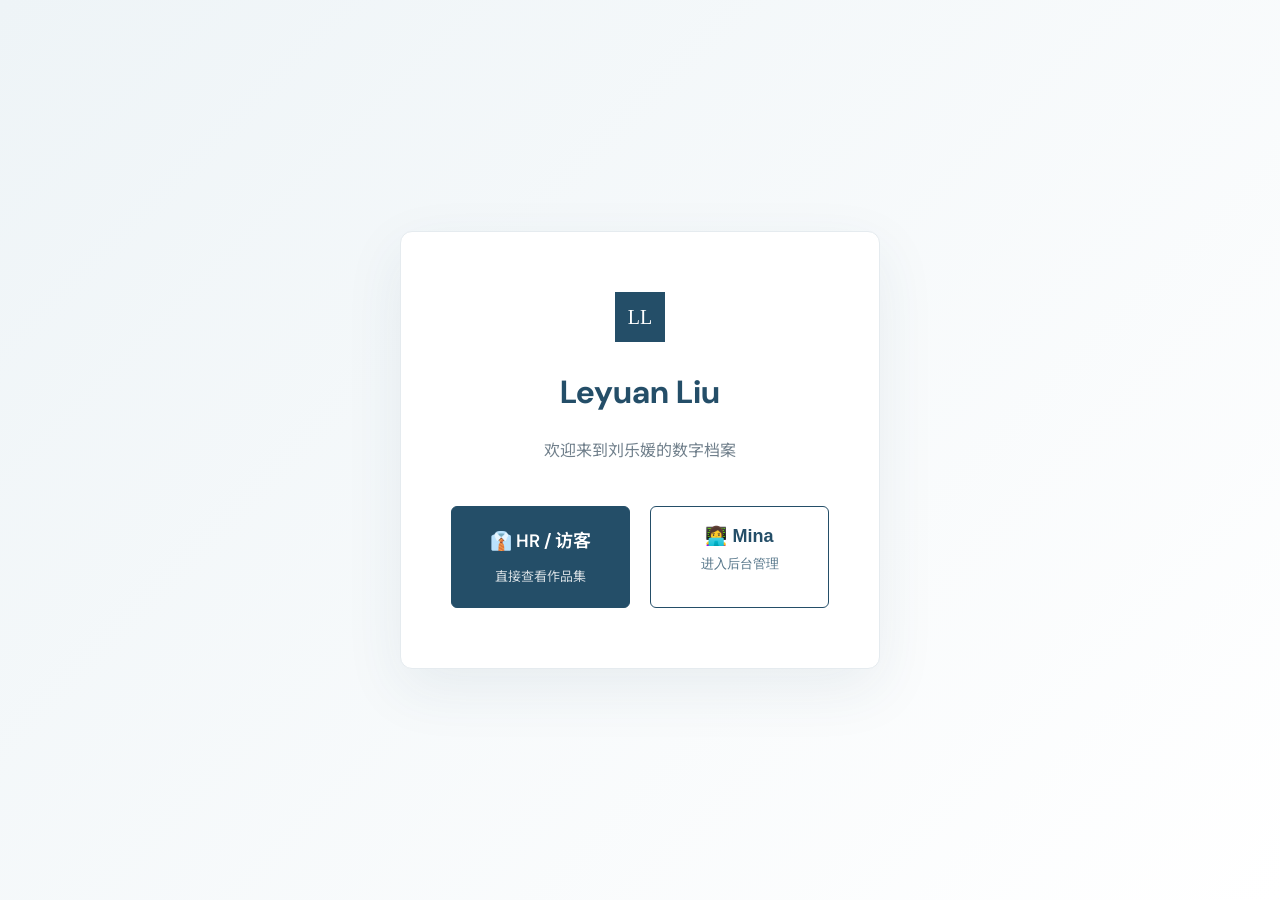
==== admin.html @ d360e232 "Create admin.html" ====
<!doctype html>
<html lang="zh-CN">
<head>
  <meta charset="utf-8">
  <meta name="viewport" content="width=device-width, initial-scale=1">
  <title>Admin Dashboard | Mina</title>
  <link href="https://fonts.googleapis.com/css2?family=DM+Sans:wght@400;500;700&family=Noto+Sans+SC:wght@400;500;700&display=swap" rel="stylesheet">
  <link rel="stylesheet" href="styles.css">
</head>
<body>
  <div class="shell">
    <header class="topbar">
      <a class="brand" href="admin.html"><span class="brand-mark">M</span><span>Mina's Workspace<span class="brand-sub">ADMIN ONLY</span></span></a>
      <div class="top-actions">
        <a href="index.html" class="btn secondary small" style="text-decoration:none;">退出后台</a>
      </div>
    </header>
    <main class="section vault-section" style="min-height: 80vh;">
      <div class="section-head">
        <div><div class="kicker">ADMIN PANEL</div><h2>数字资产管理</h2></div>
        <p>这里上传的文件仅保存在当前浏览器 IndexedDB 中，用于本地预览和整理。</p>
      </div>
      
      <div class="vault-controls" style="margin-top: 30px;">
        <label class="upload-btn" style="font-size:16px; padding:14px 20px;">＋ <span>上传本地文件</span><input id="mediaInput" type="file" accept="image/*,video/*,.pdf" multiple hidden></label>
      </div>
      <div id="mediaGrid" class="media-grid" style="margin-top: 30px;"><div class="empty-state">暂无本地预览文件</div></div>
    </main>
  </div>
  
  <script>
    // 拦截非授权访问
    if (sessionStorage.getItem('mina_admin') !== 'true') {
      window.location.href = 'index.html';
    }
    
    // 简易的上传逻辑
    let mediaDb;
    const req = indexedDB.open("LeyuanPersonalArchive", 1);
    req.onupgradeneeded = () => req.result.createObjectStore("media", { keyPath: "id", autoIncrement: true });
    req.onsuccess = () => { mediaDb = req.result; renderMedia(); };
    
    function storeMedia(file){
      return new Promise((resolve, reject) => {
        const tx = mediaDb.transaction("media", "readwrite");
        tx.objectStore("media").add({ name: file.name, type: file.type, blob: file });
        tx.oncomplete = resolve; tx.onerror = reject;
      });
    }
    function getMedia(){
      return new Promise(resolve => {
        const r = mediaDb.transaction("media", "readonly").objectStore("media").getAll();
        r.onsuccess = () => resolve(r.result || []);
      });
    }
    async function renderMedia(){
      if(!mediaDb) return;
      const items = await getMedia();
      document.getElementById("mediaGrid").innerHTML = items.length
        ? items.map(m => `<article class="media-item">${m.type.startsWith("image/") ? `<img src="${URL.createObjectURL(m.blob)}">` : m.type.startsWith("video/") ? `<video src="${URL.createObjectURL(m.blob)}" controls></video>` : `<div class="file-preview">PDF</div>`}<p>${m.name}</p><button onclick="delMedia(${m.id})" style="color:#b0413e;border:none;background:none;cursor:pointer;">删除</button></article>`).join("")
        : `<div class="empty-state">暂无本地预览文件</div>`;
    }
    document.getElementById("mediaInput").addEventListener("change", async e => {
      for (const f of e.target.files) await storeMedia(f);
      e.target.value = ""; renderMedia();
    });
    window.delMedia = (id) => {
      const tx = mediaDb.transaction("media", "readwrite");
      tx.objectStore("media").delete(id);
      tx.oncomplete = renderMedia;
    };
  </script>
</body>
</html>
---- styles.css ----
*{box-sizing:border-box}
:root{--ink:#172b3a;--muted:#71808c;--line:#e5ebef;--paper:#f7f9fa;--blue:#244e68;--blue2:#dce8ee;--accent:#b57b4a;--white:#fff}
html{scroll-behavior:smooth;scroll-padding-top:90px}
/* 全局字体放大 */
body{margin:0;background:var(--paper);color:var(--ink);font-family:"DM Sans","Noto Sans SC",sans-serif;font-size:16px;line-height:1.8}
.shell{max-width:1440px;margin:auto;background:#fff;min-height:100vh}

/* 重点词加粗：使用主题蓝高亮 */
b { color: var(--blue); font-weight: 700; }
.exp-content li b,.project-card li b,.project-card p b,.detail-body li b,.skill-card p b,.credential h3 b,.timeline-item p b{color:var(--blue);font-weight:700}

/* 顶栏 */
.topbar{height:82px;padding:0 7.2%;display:flex;align-items:center;justify-content:space-between;border-bottom:1px solid var(--line);position:sticky;top:0;background:rgba(255,255,255,.95);backdrop-filter:blur(14px);z-index:20}
.brand{display:flex;align-items:center;gap:12px;text-decoration:none;color:var(--ink);font-weight:700;letter-spacing:.12em;font-size:13px}
.brand-mark{width:38px;height:38px;background:var(--blue);color:#fff;display:grid;place-items:center;font-family:Georgia,serif;font-size:15px;letter-spacing:0}
.brand-sub{display:block;font-size:8px;color:#8a969e;letter-spacing:.16em;font-weight:500;margin-top:2px}
nav{display:flex;gap:27px}
nav a{color:#53616c;text-decoration:none;font-size:13.5px}
nav a:hover{color:var(--accent)}
.top-actions{display:flex;gap:10px}
.lang-btn,.menu-btn{border:1px solid var(--line);background:white;padding:8px 12px;color:var(--blue);font-size:12px;cursor:pointer}
.menu-btn{display:none}

/* HERO */
.hero{position:relative;min-height:520px;padding:90px 10% 80px;background:linear-gradient(115deg,#f5f8fa 0%,#fff 58%,#edf3f6 100%);display:grid;grid-template-columns:1.25fr .75fr;align-items:center;gap:8%}
.eyebrow,.kicker{font-size:11px;letter-spacing:.19em;color:var(--accent);font-weight:700}
.pulse{display:inline-block;width:7px;height:7px;border-radius:50%;background:#7e9b88;margin-right:9px}
.hero h1{font-size:clamp(38px,5vw,64px);line-height:1.2;letter-spacing:-.04em;margin:24px 0 18px;font-weight:600}
.hero h1 em{font-style:normal;color:var(--blue)}
.latin{font-size:17px;color:#8a969e;letter-spacing:0;font-weight:400}
.hero-lead{max-width:520px;color:#63727e;font-size:18px}
.hero-tags{display:flex;flex-wrap:wrap;gap:9px;margin:28px 0}
.hero-tags span{font-size:10px;letter-spacing:.1em;color:#557084;border:1px solid #dce5ea;padding:6px 9px}
.hero-actions{display:flex;gap:12px;margin-top:30px}
.btn{display:inline-flex;align-items:center;gap:20px;text-decoration:none;padding:12px 18px;font-size:13px;cursor:pointer;border:1px solid var(--blue);font-family:inherit;transition: all .2s;}
.primary{background:var(--blue);color:#fff}
.secondary{background:#fff;color:var(--blue)}
.btn:hover,.upload-btn:hover{transform:translateY(-1px);box-shadow:0 4px 12px rgba(36,78,104,.1)}
.hero-panel{background:#fff;padding:26px 28px 22px;box-shadow:0 18px 55px #213d4b12;border:1px solid #e9eef1;max-width:340px;width:100%;justify-self:end}
.panel-top,.panel-foot{display:flex;justify-content:space-between;color:#84919a;font-size:10px;letter-spacing:.13em}
.live-dot{color:#7e9b88}
.monogram{font-family:Georgia,serif;font-size:48px;color:#d8e3e9;margin:24px 0 8px}
.panel-name{font-size:22px;font-weight:600}
.panel-role{font-size:13px;color:#7c8992}
.panel-divider{height:1px;background:var(--line);margin:20px 0}
.panel-meta{display:flex;justify-content:space-between;gap:12px;font-size:12px;margin:11px 0}
.panel-meta span{color:#98a3aa}
.panel-meta b{font-weight:500;text-align:right}
.panel-foot{border-top:1px solid var(--line);padding-top:16px;margin-top:22px;font-size:9px}
.hero-index{position:absolute;bottom:24px;right:7%;font-size:11px;color:#a1abb1;letter-spacing:.12em}
.hero-index span{color:var(--accent)}

/* 指标条 */
.metrics{display:grid;grid-template-columns:repeat(4,1fr);padding:30px 10%;background:var(--blue);color:#fff}
.metrics div{padding:0 22px;border-right:1px solid #ffffff2a}
.metrics div:first-child{padding-left:0}
.metrics div:last-child{border:0}
.metrics strong{display:block;font-size:28px;font-weight:500;letter-spacing:-.04em}
.metrics span{font-size:12px;color:#c4d3dc}

/* 通用 section */
.section{padding:88px 10%;border-bottom:1px solid var(--line)}
.section-head{display:flex;justify-content:space-between;align-items:end;gap:30px;margin-bottom:38px}
.section-head h2{font-size:34px;line-height:1.2;margin:10px 0 0;letter-spacing:-.04em}
.section-head>p{max-width:380px;color:var(--muted);font-size:14.5px;margin:0 0 4px}

/* 关于 */
.about-grid{display:grid;grid-template-columns:1.5fr .8fr;gap:9%}
.about-main h3,.contact-card h3{font-size:17px;margin:0 0 24px}
.timeline-item{display:grid;grid-template-columns:175px 1fr;gap:25px;padding:20px 0;border-top:1px solid var(--line)}
.timeline-date{font-size:12px;color:var(--accent);letter-spacing:.06em}
.timeline-item h4{margin:0;font-size:19px}
.timeline-item p{margin:4px 0;color:#687782}
.timeline-item .muted{font-size:14px;color:#89949b;margin-top:14px}
.contact-card{background:#f5f8f9;padding:25px 28px}
.contact-card p{border-top:1px solid #e3eaed;padding:13px 0;margin:0;display:flex;flex-direction:column;gap:4px}
.contact-card p span{font-size:11px;color:#98a4ab;letter-spacing:.14em}
.contact-card a,.contact-card b{font-size:14.5px;color:var(--blue);font-weight:500;text-decoration:none;overflow-wrap:anywhere}
.text-btn{border:0;background:none;color:var(--accent);font-size:12.5px;padding:10px 0;cursor:pointer}

/* 经历 */
.stack-list{border-top:1px solid var(--line)}
.experience-card{display:grid;grid-template-columns:220px 1fr;gap:40px;padding:28px 0;border-bottom:1px solid var(--line)}
.exp-date{font-size:12px;color:var(--accent);letter-spacing:.08em}
.exp-company{font-weight:600;font-size:17.5px;margin:4px 0}
.exp-role{font-size:13px;color:#788791}
.exp-content h3{font-size:18px;margin:0 0 14px}
.exp-content ul{padding-left:18px;margin:0;color:#64737e}
.exp-content li{margin:10px 0;font-size:14.5px;line-height:1.85}

/* 项目 */
.filter-row{display:flex;justify-content:space-between;gap:20px;margin-bottom:24px}
input[type=search]{width:min(360px,100%);border:1px solid var(--line);padding:12px 15px;font:inherit;font-size:13px;outline:none;border-radius:4px;}
.filters{display:flex;gap:7px;flex-wrap:wrap}
.filter-btn{border:1px solid var(--line);background:#fff;color:#75838c;padding:9px 14px;font-size:12px;cursor:pointer;border-radius:4px;}
.filter-btn.active{background:var(--blue);border-color:var(--blue);color:#fff}
.project-grid{display:grid;grid-template-columns:repeat(2,1fr);gap:20px}
.project-card{border:1px solid var(--line);padding:25px 26px 22px;display:flex;flex-direction:column;min-height:300px;transition:.2s;text-decoration:none;color:inherit;cursor:pointer;background:#fff;border-radius:6px;overflow:hidden;}
.project-card:hover{border-color:#b7c9d3;box-shadow:0 12px 32px #244e681a;transform:translateY(-3px)}
.project-cover{position:relative;aspect-ratio:16/9;margin:-25px -26px 18px;overflow:hidden;background:linear-gradient(135deg,#e9eff3,#d6e2e9);display:grid;place-items:center}
.project-cover img{position:absolute;inset:0;width:100%;height:100%;object-fit:cover}
.cover-placeholder{font-size:11px;letter-spacing:.18em;color:#8ba0ad;font-weight:600}
.project-top{display:flex;justify-content:space-between;gap:12px;color:#9aa5ab;font-size:11px;letter-spacing:.1em}
.project-card h3{font-size:20px;line-height:1.4;margin:16px 0 7px}
.project-sub{font-size:12.5px;color:var(--accent)}
.project-card p{font-size:14px;color:#697984;margin:10px 0}
.project-card ul{padding-left:17px;margin:6px 0;color:#697984}
.project-card li{font-size:13.5px;margin:7px 0}
.tech-list{display:flex;flex-wrap:wrap;gap:6px;margin-top:auto;padding-top:18px}
.tech-list span{background:#f1f5f7;color:#617987;padding:4px 8px;font-size:11px;border-radius:3px;}
.card-cta{margin-top:16px;font-size:12.5px;color:var(--accent);letter-spacing:.05em;font-weight:600;}

/* 证书 / 技能 */
.credential-grid{display:grid;grid-template-columns:repeat(3,1fr);gap:16px}
.credential{border:1px solid var(--line);padding:20px;min-height:120px;border-radius:6px;background:#fff;display:flex;flex-direction:column;text-decoration:none;color:inherit;transition:.2s;}
.credential.has-img:hover{border-color:var(--blue);box-shadow:0 8px 20px rgba(36,78,104,.08);transform:translateY(-2px);}
.credential .cred-type{font-size:11px;color:var(--accent);letter-spacing:.12em}
.credential h3{font-size:15px;margin:9px 0 4px}
.credential p{font-size:12.5px;color:#89949b;margin:0}
.cert-badge{margin-top:auto;padding-top:12px;font-size:11.5px;color:var(--blue);font-weight:600;}
.skill-grid{display:grid;grid-template-columns:repeat(3,1fr);gap:16px}
.skill-card{background:#f6f8f9;padding:24px;border-radius:6px;}
.skill-card h3{font-size:15.5px;margin:0 0 10px}
.skill-card p{font-size:14px;color:#6e7d87;margin:0;line-height:1.85}

/* 资产库 */
.vault-section{background:#fbfcfc}
.vault-lock{display:flex;align-items:center;flex-wrap:wrap;gap:14px;background:#f3f7f9;border:1px solid #e1eaef;padding:22px 24px;margin-bottom:20px;border-radius:6px;}
.vault-lock .lock-icon{font-size:18px}
.vault-lock .lock-text{font-size:14.5px;color:#5d7280}
.lock-form{display:flex;gap:8px;flex-wrap:wrap}
.lock-form input{border:1px solid #dbe4e9;background:#fff;padding:10px 14px;font:inherit;font-size:14px;outline:none;width:220px;border-radius:4px;}
.lock-form input:focus{border-color:var(--blue)}
.lock-form button{background:var(--blue);color:#fff;border:0;padding:10px 22px;font:inherit;font-size:13.5px;cursor:pointer;border-radius:4px;}
.lock-error{color:#b0413e;font-size:13px;margin:0;flex-basis:100%;min-height:0}
.vault-controls{display:flex;gap:10px;align-items:center;margin:22px 0;flex-wrap:wrap}
.upload-btn{background:var(--blue);color:#fff;padding:12px 18px;font-size:13px;cursor:pointer;display:inline-flex;gap:9px;align-items:center;border-radius:4px;}
.small{padding:11px 15px;font-size:12.5px}
.import-btn{cursor:pointer}
.media-grid{display:grid;grid-template-columns:repeat(4,1fr);gap:12px}
.media-item{border:1px solid var(--line);padding:9px;min-width:0;background:#fff;border-radius:4px;}
.media-item img,.media-item video{width:100%;height:130px;object-fit:cover;background:#edf1f3;border-radius:2px;}
.media-item .file-preview{height:130px;display:grid;place-items:center;background:#edf1f3;color:#68808e;font-size:30px}
.media-item p{font-size:12px;overflow-wrap:anywhere;margin:8px 0}
.media-item button{border:0;background:none;color:#a15e4d;font-size:12px;cursor:pointer;padding:2px}
.empty-state{color:#99a4aa;font-size:13.5px;padding:24px 0}

/* 详情页 */
.detail-hero{padding:70px 10% 50px;border-bottom:1px solid var(--line);background:linear-gradient(115deg,#f5f8fa,#fff)}
.detail-hero h1{font-size:clamp(30px,4vw,46px);line-height:1.25;letter-spacing:-.03em;margin:14px 0 8px}
.detail-sub{color:var(--accent);font-size:14.5px;margin:0 0 18px}
.detail-intro{max-width:850px;color:#5e6d78;font-size:16.5px;line-height:1.85}
.back-link{display:inline-block;color:var(--muted);font-size:13.5px;text-decoration:none;margin-bottom:26px}
.back-link:hover{color:var(--accent)}
.detail-section{padding:56px 10%;border-bottom:1px solid var(--line)}
.detail-section h2{font-size:25px;letter-spacing:-.02em;margin:0 0 24px}
.detail-body{padding-left:20px;color:#5e6d78;margin:0}
.detail-body li{margin:12px 0;font-size:15.5px;line-height:1.85}
.gallery-grid{display:grid;grid-template-columns:repeat(auto-fill,minmax(280px,1fr));gap:16px}
.gallery-item{margin:0;border:1px solid var(--line);background:#fff;padding:10px;border-radius:6px;}
.gallery-item img,.gallery-item video{width:100%;height:220px;object-fit:cover;background:#eef2f4;display:block;border-radius:4px;}
.gallery-item figcaption{font-size:13px;color:var(--muted);margin-top:10px;text-align:center;}
.outcome-grid{display:grid;grid-template-columns:repeat(auto-fill,minmax(220px,1fr));gap:14px}
.outcome-card{border:1px solid var(--line);padding:22px;background:#f8fafb;border-radius:6px;}
.outcome-card strong{display:block;font-size:26px;color:var(--blue);letter-spacing:-.02em;font-weight:600;margin-bottom:6px}
.outcome-card span{font-size:13.5px;color:var(--muted)}
.doc-list{display:flex;flex-wrap:wrap;gap:10px}
.doc-link{display:inline-flex;align-items:center;gap:8px;border:1px solid var(--line);padding:12px 18px;font-size:14px;color:var(--blue);text-decoration:none;border-radius:4px;}
.doc-link:hover{border-color:var(--blue);background:#f6f9fb}

/* 页脚 */
footer{padding:34px 10%;display:flex;align-items:center;justify-content:space-between;gap:20px;color:#829099;font-size:12px}
.footer-brand{font-size:12px;letter-spacing:.14em;color:var(--blue);font-weight:700}
.footer-brand span{display:block;font-size:9px;color:#a0aaaf;font-weight:400;margin-top:3px}
footer a{color:var(--accent);text-decoration:none;font-size:11.5px;letter-spacing:.08em}

@media(max-width:900px){
  .topbar{padding:0 5%}nav{gap:13px}
  .hero{padding:70px 7%;gap:4%}
  .section,.detail-hero,.detail-section{padding:70px 7%}
  .metrics{padding:25px 7%}.metrics div{padding:0 12px}
  .about-grid{gap:4%}.experience-card{grid-template-columns:175px 1fr;gap:25px}
}
@media(max-width:700px){
  .topbar{height:68px}.menu-btn{display:block}
  nav{display:none;position:absolute;top:68px;left:0;right:0;background:#fff;padding:18px 6%;border-bottom:1px solid var(--line);flex-direction:column;gap:14px}
  nav.open{display:flex}
  .hero{grid-template-columns:1fr;padding:58px 7% 70px}
  .hero-panel{justify-self:start;margin-top:20px;max-width:none}
  .hero h1{font-size:43px}.hero-lead{font-size:17px}
  .metrics{grid-template-columns:repeat(2,1fr);gap:20px}.metrics div{border:0;padding:0}
  .section,.detail-hero,.detail-section{padding:60px 7%}
  .section-head{display:block}.section-head>p{margin-top:14px}
  .about-grid,.project-grid{grid-template-columns:1fr}
  .timeline-item{grid-template-columns:1fr;gap:6px}
  .experience-card{grid-template-columns:1fr;gap:10px}
  .credential-grid,.skill-grid{grid-template-columns:repeat(2,1fr)}
  .filter-row{display:block}.filters{margin-top:12px}
  .media-grid{grid-template-columns:repeat(2,1fr)}
  .vault-controls{flex-wrap:wrap}
  footer{padding:28px 7%;flex-wrap:wrap}
}
@media(max-width:420px){
  .credential-grid,.skill-grid{grid-template-columns:1fr}
  .hero-tags{gap:5px}.hero-tags span{font-size:9px}
  .metrics strong{font-size:24px}
}
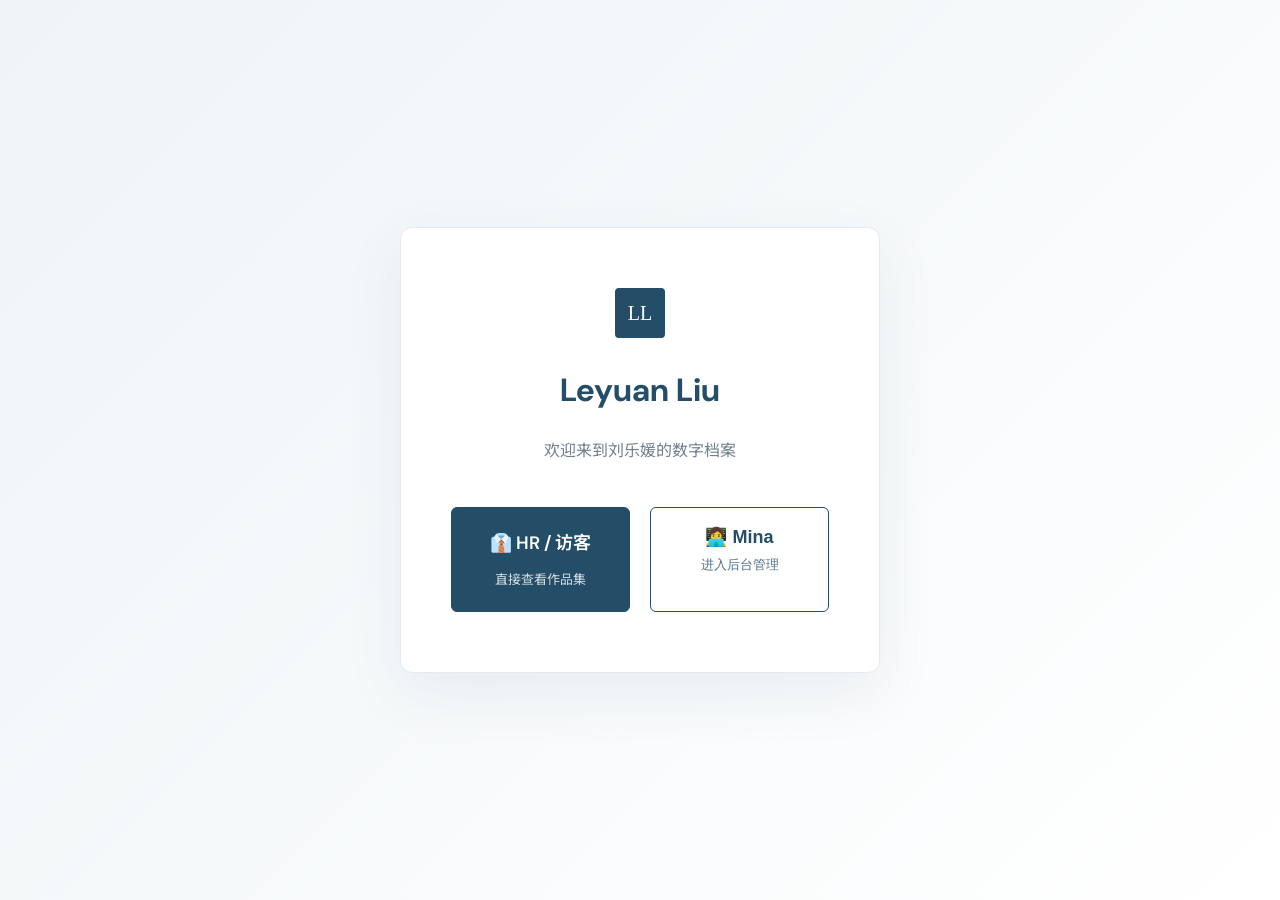
==== commit d6330fe0: "Update admin.html" ====
--- a/admin.html
+++ b/admin.html
@@ -18,7 +18,7 @@
     <main class="section vault-section" style="min-height: 80vh;">
       <div class="section-head">
         <div><div class="kicker">ADMIN PANEL</div><h2>数字资产管理</h2></div>
-        <p>这里上传的文件仅保存在当前浏览器 IndexedDB 中，用于本地预览和整理。</p>
+        <p>这里上传的文件仅保存在当前浏览器 IndexedDB 中，用于本地预览和整理。HR 看不到这里。</p>
       </div>
       
       <div class="vault-controls" style="margin-top: 30px;">
@@ -29,12 +29,8 @@
   </div>
   
   <script>
-    // 拦截非授权访问
-    if (sessionStorage.getItem('mina_admin') !== 'true') {
-      window.location.href = 'index.html';
-    }
+    if (sessionStorage.getItem('mina_admin') !== 'true') { window.location.href = 'index.html'; }
     
-    // 简易的上传逻辑
     let mediaDb;
     const req = indexedDB.open("LeyuanPersonalArchive", 1);
     req.onupgradeneeded = () => req.result.createObjectStore("media", { keyPath: "id", autoIncrement: true });
--- a/styles.css
+++ b/styles.css
@@ -1,207 +1,202 @@
 *{box-sizing:border-box}
 :root{--ink:#172b3a;--muted:#71808c;--line:#e5ebef;--paper:#f7f9fa;--blue:#244e68;--blue2:#dce8ee;--accent:#b57b4a;--white:#fff}
 html{scroll-behavior:smooth;scroll-padding-top:90px}
-/* 全局字体放大 */
-body{margin:0;background:var(--paper);color:var(--ink);font-family:"DM Sans","Noto Sans SC",sans-serif;font-size:16px;line-height:1.8}
+/* 字体全局放大至 18px，行高 1.9 */
+body{margin:0;background:var(--paper);color:var(--ink);font-family:"DM Sans","Noto Sans SC",sans-serif;font-size:18px;line-height:1.9}
 .shell{max-width:1440px;margin:auto;background:#fff;min-height:100vh}
 
-/* 重点词加粗：使用主题蓝高亮 */
-b { color: var(--blue); font-weight: 700; }
-.exp-content li b,.project-card li b,.project-card p b,.detail-body li b,.skill-card p b,.credential h3 b,.timeline-item p b{color:var(--blue);font-weight:700}
+/* 重点词加粗与高亮特效 */
+b { color: var(--blue); font-weight: 700; background: linear-gradient(transparent 60%, rgba(36,78,104,0.15) 40%); }
 
 /* 顶栏 */
-.topbar{height:82px;padding:0 7.2%;display:flex;align-items:center;justify-content:space-between;border-bottom:1px solid var(--line);position:sticky;top:0;background:rgba(255,255,255,.95);backdrop-filter:blur(14px);z-index:20}
-.brand{display:flex;align-items:center;gap:12px;text-decoration:none;color:var(--ink);font-weight:700;letter-spacing:.12em;font-size:13px}
-.brand-mark{width:38px;height:38px;background:var(--blue);color:#fff;display:grid;place-items:center;font-family:Georgia,serif;font-size:15px;letter-spacing:0}
-.brand-sub{display:block;font-size:8px;color:#8a969e;letter-spacing:.16em;font-weight:500;margin-top:2px}
-nav{display:flex;gap:27px}
-nav a{color:#53616c;text-decoration:none;font-size:13.5px}
+.topbar{height:90px;padding:0 7.2%;display:flex;align-items:center;justify-content:space-between;border-bottom:1px solid var(--line);position:sticky;top:0;background:rgba(255,255,255,.95);backdrop-filter:blur(14px);z-index:20}
+.brand{display:flex;align-items:center;gap:12px;text-decoration:none;color:var(--ink);font-weight:700;letter-spacing:.12em;font-size:14px}
+.brand-mark{width:42px;height:42px;background:var(--blue);color:#fff;display:grid;place-items:center;font-family:Georgia,serif;font-size:16px;letter-spacing:0;border-radius:4px;transition:transform 0.3s}
+.brand:hover .brand-mark{transform:rotate(10deg)}
+.brand-sub{display:block;font-size:9px;color:#8a969e;letter-spacing:.16em;font-weight:500;margin-top:2px}
+nav{display:flex;gap:30px}
+nav a{color:#53616c;text-decoration:none;font-size:15px;position:relative;transition:color 0.3s}
+nav a::after{content:'';position:absolute;bottom:-5px;left:0;width:0;height:2px;background:var(--accent);transition:width 0.3s}
 nav a:hover{color:var(--accent)}
+nav a:hover::after{width:100%}
 .top-actions{display:flex;gap:10px}
-.lang-btn,.menu-btn{border:1px solid var(--line);background:white;padding:8px 12px;color:var(--blue);font-size:12px;cursor:pointer}
+.lang-btn,.menu-btn{border:1px solid var(--line);background:white;padding:8px 14px;color:var(--blue);font-size:13px;cursor:pointer;transition:all 0.2s;border-radius:4px}
+.lang-btn:hover,.menu-btn:hover{background:var(--blue);color:#fff}
 .menu-btn{display:none}
 
 /* HERO */
-.hero{position:relative;min-height:520px;padding:90px 10% 80px;background:linear-gradient(115deg,#f5f8fa 0%,#fff 58%,#edf3f6 100%);display:grid;grid-template-columns:1.25fr .75fr;align-items:center;gap:8%}
-.eyebrow,.kicker{font-size:11px;letter-spacing:.19em;color:var(--accent);font-weight:700}
-.pulse{display:inline-block;width:7px;height:7px;border-radius:50%;background:#7e9b88;margin-right:9px}
-.hero h1{font-size:clamp(38px,5vw,64px);line-height:1.2;letter-spacing:-.04em;margin:24px 0 18px;font-weight:600}
+.hero{position:relative;min-height:560px;padding:100px 10% 90px;background:linear-gradient(115deg,#f5f8fa 0%,#fff 58%,#edf3f6 100%);display:grid;grid-template-columns:1.25fr .75fr;align-items:center;gap:8%;overflow:hidden}
+.hero::before{content:'';position:absolute;top:-50%;right:-10%;width:600px;height:600px;background:radial-gradient(circle,rgba(36,78,104,0.05) 0%,transparent 70%);border-radius:50%;z-index:0}
+.eyebrow,.kicker{font-size:12px;letter-spacing:.19em;color:var(--accent);font-weight:700}
+.pulse{display:inline-block;width:8px;height:8px;border-radius:50%;background:#7e9b88;margin-right:9px;box-shadow:0 0 0 0 rgba(126,155,136,0.7);animation:pulse-anim 2s infinite}
+@keyframes pulse-anim { 0% { transform: scale(0.95); box-shadow: 0 0 0 0 rgba(126,155,136,0.7); } 70% { transform: scale(1); box-shadow: 0 0 0 8px rgba(126,155,136,0); } 100% { transform: scale(0.95); box-shadow: 0 0 0 0 rgba(126,155,136,0); } }
+.hero h1{font-size:clamp(42px,5.5vw,72px);line-height:1.2;letter-spacing:-.04em;margin:28px 0 20px;font-weight:600;position:relative;z-index:1}
 .hero h1 em{font-style:normal;color:var(--blue)}
-.latin{font-size:17px;color:#8a969e;letter-spacing:0;font-weight:400}
-.hero-lead{max-width:520px;color:#63727e;font-size:18px}
-.hero-tags{display:flex;flex-wrap:wrap;gap:9px;margin:28px 0}
-.hero-tags span{font-size:10px;letter-spacing:.1em;color:#557084;border:1px solid #dce5ea;padding:6px 9px}
-.hero-actions{display:flex;gap:12px;margin-top:30px}
-.btn{display:inline-flex;align-items:center;gap:20px;text-decoration:none;padding:12px 18px;font-size:13px;cursor:pointer;border:1px solid var(--blue);font-family:inherit;transition: all .2s;}
+.latin{font-size:20px;color:#8a969e;letter-spacing:0;font-weight:400}
+.hero-lead{max-width:560px;color:#5e6d78;font-size:20px;position:relative;z-index:1}
+.hero-tags{display:flex;flex-wrap:wrap;gap:10px;margin:32px 0;position:relative;z-index:1}
+.hero-tags span{font-size:12px;letter-spacing:.1em;color:#557084;border:1px solid #dce5ea;padding:8px 12px;border-radius:20px;background:#fff;transition:all 0.3s}
+.hero-tags span:hover{border-color:var(--accent);color:var(--accent);transform:translateY(-2px)}
+.hero-actions{display:flex;gap:16px;margin-top:34px;position:relative;z-index:1}
+.btn{display:inline-flex;align-items:center;gap:20px;text-decoration:none;padding:14px 22px;font-size:15px;cursor:pointer;border:1px solid var(--blue);font-family:inherit;transition: all .3s;border-radius:4px;}
 .primary{background:var(--blue);color:#fff}
 .secondary{background:#fff;color:var(--blue)}
-.btn:hover,.upload-btn:hover{transform:translateY(-1px);box-shadow:0 4px 12px rgba(36,78,104,.1)}
-.hero-panel{background:#fff;padding:26px 28px 22px;box-shadow:0 18px 55px #213d4b12;border:1px solid #e9eef1;max-width:340px;width:100%;justify-self:end}
-.panel-top,.panel-foot{display:flex;justify-content:space-between;color:#84919a;font-size:10px;letter-spacing:.13em}
-.live-dot{color:#7e9b88}
-.monogram{font-family:Georgia,serif;font-size:48px;color:#d8e3e9;margin:24px 0 8px}
-.panel-name{font-size:22px;font-weight:600}
-.panel-role{font-size:13px;color:#7c8992}
-.panel-divider{height:1px;background:var(--line);margin:20px 0}
-.panel-meta{display:flex;justify-content:space-between;gap:12px;font-size:12px;margin:11px 0}
+.btn:hover{transform:translateY(-3px);box-shadow:0 10px 25px rgba(36,78,104,0.15)}
+.hero-panel{background:#fff;padding:30px 32px;box-shadow:0 25px 65px rgba(33,61,75,0.08);border:1px solid #e9eef1;max-width:360px;width:100%;justify-self:end;border-radius:8px;position:relative;z-index:1;transition:transform 0.4s}
+.hero-panel:hover{transform:translateY(-5px)}
+.panel-top,.panel-foot{display:flex;justify-content:space-between;color:#84919a;font-size:11px;letter-spacing:.13em}
+.live-dot{color:#7e9b88;animation:blink 2s infinite}
+@keyframes blink { 0%, 100% { opacity: 1; } 50% { opacity: 0.3; } }
+.monogram{font-family:Georgia,serif;font-size:56px;color:#d8e3e9;margin:24px 0 10px}
+.panel-name{font-size:24px;font-weight:600}
+.panel-role{font-size:14px;color:#7c8992}
+.panel-divider{height:1px;background:var(--line);margin:24px 0}
+.panel-meta{display:flex;justify-content:space-between;gap:12px;font-size:14px;margin:12px 0}
 .panel-meta span{color:#98a3aa}
 .panel-meta b{font-weight:500;text-align:right}
-.panel-foot{border-top:1px solid var(--line);padding-top:16px;margin-top:22px;font-size:9px}
-.hero-index{position:absolute;bottom:24px;right:7%;font-size:11px;color:#a1abb1;letter-spacing:.12em}
+.panel-foot{border-top:1px solid var(--line);padding-top:18px;margin-top:26px;font-size:10px}
+.hero-index{position:absolute;bottom:30px;right:7%;font-size:12px;color:#a1abb1;letter-spacing:.12em}
 .hero-index span{color:var(--accent)}
 
 /* 指标条 */
-.metrics{display:grid;grid-template-columns:repeat(4,1fr);padding:30px 10%;background:var(--blue);color:#fff}
-.metrics div{padding:0 22px;border-right:1px solid #ffffff2a}
+.metrics{display:grid;grid-template-columns:repeat(4,1fr);padding:36px 10%;background:var(--blue);color:#fff}
+.metrics div{padding:0 24px;border-right:1px solid #ffffff2a;transition:transform 0.3s}
+.metrics div:hover{transform:scale(1.02)}
 .metrics div:first-child{padding-left:0}
 .metrics div:last-child{border:0}
-.metrics strong{display:block;font-size:28px;font-weight:500;letter-spacing:-.04em}
-.metrics span{font-size:12px;color:#c4d3dc}
+.metrics strong{display:block;font-size:32px;font-weight:500;letter-spacing:-.04em;margin-bottom:5px}
+.metrics span{font-size:14px;color:#c4d3dc}
 
 /* 通用 section */
-.section{padding:88px 10%;border-bottom:1px solid var(--line)}
-.section-head{display:flex;justify-content:space-between;align-items:end;gap:30px;margin-bottom:38px}
-.section-head h2{font-size:34px;line-height:1.2;margin:10px 0 0;letter-spacing:-.04em}
-.section-head>p{max-width:380px;color:var(--muted);font-size:14.5px;margin:0 0 4px}
+.section{padding:100px 10%;border-bottom:1px solid var(--line)}
+.section-head{display:flex;justify-content:space-between;align-items:end;gap:30px;margin-bottom:48px}
+.section-head h2{font-size:38px;line-height:1.2;margin:12px 0 0;letter-spacing:-.04em}
+.section-head>p{max-width:420px;color:var(--muted);font-size:16px;margin:0 0 4px}
 
 /* 关于 */
-.about-grid{display:grid;grid-template-columns:1.5fr .8fr;gap:9%}
-.about-main h3,.contact-card h3{font-size:17px;margin:0 0 24px}
-.timeline-item{display:grid;grid-template-columns:175px 1fr;gap:25px;padding:20px 0;border-top:1px solid var(--line)}
-.timeline-date{font-size:12px;color:var(--accent);letter-spacing:.06em}
-.timeline-item h4{margin:0;font-size:19px}
-.timeline-item p{margin:4px 0;color:#687782}
-.timeline-item .muted{font-size:14px;color:#89949b;margin-top:14px}
-.contact-card{background:#f5f8f9;padding:25px 28px}
-.contact-card p{border-top:1px solid #e3eaed;padding:13px 0;margin:0;display:flex;flex-direction:column;gap:4px}
-.contact-card p span{font-size:11px;color:#98a4ab;letter-spacing:.14em}
-.contact-card a,.contact-card b{font-size:14.5px;color:var(--blue);font-weight:500;text-decoration:none;overflow-wrap:anywhere}
-.text-btn{border:0;background:none;color:var(--accent);font-size:12.5px;padding:10px 0;cursor:pointer}
+.about-grid{display:grid;grid-template-columns:1.5fr .8fr;gap:8%}
+.about-main h3,.contact-card h3{font-size:20px;margin:0 0 28px}
+.timeline-item{display:grid;grid-template-columns:180px 1fr;gap:30px;padding:24px 0;border-top:1px solid var(--line)}
+.timeline-date{font-size:14px;color:var(--accent);letter-spacing:.06em;font-weight:600}
+.timeline-item h4{margin:0;font-size:22px}
+.timeline-item p{margin:6px 0;color:#5e6d78}
+.timeline-item .muted{font-size:15.5px;color:#89949b;margin-top:16px}
+.contact-card{background:#f8fafb;padding:30px 34px;border-radius:8px;border:1px solid var(--line)}
+.contact-card p{border-top:1px solid #e3eaed;padding:16px 0;margin:0;display:flex;flex-direction:column;gap:6px}
+.contact-card p span{font-size:12px;color:#98a4ab;letter-spacing:.14em}
+.contact-card a,.contact-card b{font-size:16px;color:var(--blue);font-weight:600;text-decoration:none;overflow-wrap:anywhere;transition:color 0.2s}
+.contact-card a:hover{color:var(--accent)}
+.text-btn{border:0;background:none;color:var(--accent);font-size:14px;padding:12px 0;cursor:pointer;font-weight:600}
 
 /* 经历 */
 .stack-list{border-top:1px solid var(--line)}
-.experience-card{display:grid;grid-template-columns:220px 1fr;gap:40px;padding:28px 0;border-bottom:1px solid var(--line)}
-.exp-date{font-size:12px;color:var(--accent);letter-spacing:.08em}
-.exp-company{font-weight:600;font-size:17.5px;margin:4px 0}
-.exp-role{font-size:13px;color:#788791}
-.exp-content h3{font-size:18px;margin:0 0 14px}
-.exp-content ul{padding-left:18px;margin:0;color:#64737e}
-.exp-content li{margin:10px 0;font-size:14.5px;line-height:1.85}
+.experience-card{display:grid;grid-template-columns:240px 1fr;gap:50px;padding:36px 0;border-bottom:1px solid var(--line);transition:background 0.3s;border-radius:8px}
+.experience-card:hover{background:#fcfdfd;}
+.exp-date{font-size:14px;color:var(--accent);letter-spacing:.08em;font-weight:600}
+.exp-company{font-weight:700;font-size:20px;margin:6px 0}
+.exp-role{font-size:15px;color:#788791}
+.exp-content h3{font-size:20px;margin:0 0 18px;color:var(--ink)}
+.exp-content ul{padding-left:20px;margin:0;color:#4a5b66}
+.exp-content li{margin:12px 0;font-size:16.5px;line-height:1.85}
 
 /* 项目 */
-.filter-row{display:flex;justify-content:space-between;gap:20px;margin-bottom:24px}
-input[type=search]{width:min(360px,100%);border:1px solid var(--line);padding:12px 15px;font:inherit;font-size:13px;outline:none;border-radius:4px;}
-.filters{display:flex;gap:7px;flex-wrap:wrap}
-.filter-btn{border:1px solid var(--line);background:#fff;color:#75838c;padding:9px 14px;font-size:12px;cursor:pointer;border-radius:4px;}
-.filter-btn.active{background:var(--blue);border-color:var(--blue);color:#fff}
-.project-grid{display:grid;grid-template-columns:repeat(2,1fr);gap:20px}
-.project-card{border:1px solid var(--line);padding:25px 26px 22px;display:flex;flex-direction:column;min-height:300px;transition:.2s;text-decoration:none;color:inherit;cursor:pointer;background:#fff;border-radius:6px;overflow:hidden;}
-.project-card:hover{border-color:#b7c9d3;box-shadow:0 12px 32px #244e681a;transform:translateY(-3px)}
-.project-cover{position:relative;aspect-ratio:16/9;margin:-25px -26px 18px;overflow:hidden;background:linear-gradient(135deg,#e9eff3,#d6e2e9);display:grid;place-items:center}
-.project-cover img{position:absolute;inset:0;width:100%;height:100%;object-fit:cover}
-.cover-placeholder{font-size:11px;letter-spacing:.18em;color:#8ba0ad;font-weight:600}
-.project-top{display:flex;justify-content:space-between;gap:12px;color:#9aa5ab;font-size:11px;letter-spacing:.1em}
-.project-card h3{font-size:20px;line-height:1.4;margin:16px 0 7px}
-.project-sub{font-size:12.5px;color:var(--accent)}
-.project-card p{font-size:14px;color:#697984;margin:10px 0}
-.project-card ul{padding-left:17px;margin:6px 0;color:#697984}
-.project-card li{font-size:13.5px;margin:7px 0}
-.tech-list{display:flex;flex-wrap:wrap;gap:6px;margin-top:auto;padding-top:18px}
-.tech-list span{background:#f1f5f7;color:#617987;padding:4px 8px;font-size:11px;border-radius:3px;}
-.card-cta{margin-top:16px;font-size:12.5px;color:var(--accent);letter-spacing:.05em;font-weight:600;}
+.filter-row{display:flex;justify-content:space-between;gap:20px;margin-bottom:36px}
+input[type=search]{width:min(400px,100%);border:1px solid var(--line);padding:14px 18px;font:inherit;font-size:15px;outline:none;border-radius:6px;transition:border 0.3s}
+input[type=search]:focus{border-color:var(--blue)}
+.filters{display:flex;gap:10px;flex-wrap:wrap}
+.filter-btn{border:1px solid var(--line);background:#fff;color:#75838c;padding:10px 18px;font-size:14px;cursor:pointer;border-radius:6px;transition:all 0.2s}
+.filter-btn:hover{border-color:var(--blue);color:var(--blue)}
+.filter-btn.active{background:var(--blue);border-color:var(--blue);color:#fff;box-shadow:0 4px 12px rgba(36,78,104,0.2)}
+.project-grid{display:grid;grid-template-columns:repeat(2,1fr);gap:28px}
+.project-card{border:1px solid var(--line);padding:32px 34px 28px;display:flex;flex-direction:column;min-height:320px;transition:.3s;text-decoration:none;color:inherit;cursor:pointer;background:#fff;border-radius:10px;overflow:hidden;position:relative}
+.project-card:hover{border-color:#b7c9d3;box-shadow:0 20px 40px rgba(36,78,104,0.08);transform:translateY(-6px)}
+.project-cover{position:relative;aspect-ratio:16/9;margin:-32px -34px 24px;overflow:hidden;background:linear-gradient(135deg,#e9eff3,#d6e2e9);display:grid;place-items:center}
+.project-cover img{position:absolute;inset:0;width:100%;height:100%;object-fit:cover;transition:transform 0.5s}
+.project-card:hover .project-cover img{transform:scale(1.05)}
+.cover-placeholder{font-size:13px;letter-spacing:.18em;color:#8ba0ad;font-weight:700}
+.project-top{display:flex;justify-content:space-between;gap:12px;color:#9aa5ab;font-size:12px;letter-spacing:.1em}
+.project-card h3{font-size:24px;line-height:1.4;margin:20px 0 8px}
+.project-sub{font-size:14px;color:var(--accent)}
+.project-card p{font-size:16px;color:#5e6d78;margin:14px 0}
+.tech-list{display:flex;flex-wrap:wrap;gap:8px;margin-top:auto;padding-top:24px}
+.tech-list span{background:#f1f5f7;color:#617987;padding:6px 10px;font-size:12px;border-radius:4px}
+.card-cta{margin-top:20px;font-size:14px;color:var(--accent);letter-spacing:.05em;font-weight:700;display:flex;align-items:center;gap:6px}
+.card-cta::after{content:'→';transition:transform 0.3s}
+.project-card:hover .card-cta::after{transform:translateX(6px)}
 
 /* 证书 / 技能 */
-.credential-grid{display:grid;grid-template-columns:repeat(3,1fr);gap:16px}
-.credential{border:1px solid var(--line);padding:20px;min-height:120px;border-radius:6px;background:#fff;display:flex;flex-direction:column;text-decoration:none;color:inherit;transition:.2s;}
-.credential.has-img:hover{border-color:var(--blue);box-shadow:0 8px 20px rgba(36,78,104,.08);transform:translateY(-2px);}
-.credential .cred-type{font-size:11px;color:var(--accent);letter-spacing:.12em}
-.credential h3{font-size:15px;margin:9px 0 4px}
-.credential p{font-size:12.5px;color:#89949b;margin:0}
-.cert-badge{margin-top:auto;padding-top:12px;font-size:11.5px;color:var(--blue);font-weight:600;}
-.skill-grid{display:grid;grid-template-columns:repeat(3,1fr);gap:16px}
-.skill-card{background:#f6f8f9;padding:24px;border-radius:6px;}
-.skill-card h3{font-size:15.5px;margin:0 0 10px}
-.skill-card p{font-size:14px;color:#6e7d87;margin:0;line-height:1.85}
-
-/* 资产库 */
-.vault-section{background:#fbfcfc}
-.vault-lock{display:flex;align-items:center;flex-wrap:wrap;gap:14px;background:#f3f7f9;border:1px solid #e1eaef;padding:22px 24px;margin-bottom:20px;border-radius:6px;}
-.vault-lock .lock-icon{font-size:18px}
-.vault-lock .lock-text{font-size:14.5px;color:#5d7280}
-.lock-form{display:flex;gap:8px;flex-wrap:wrap}
-.lock-form input{border:1px solid #dbe4e9;background:#fff;padding:10px 14px;font:inherit;font-size:14px;outline:none;width:220px;border-radius:4px;}
-.lock-form input:focus{border-color:var(--blue)}
-.lock-form button{background:var(--blue);color:#fff;border:0;padding:10px 22px;font:inherit;font-size:13.5px;cursor:pointer;border-radius:4px;}
-.lock-error{color:#b0413e;font-size:13px;margin:0;flex-basis:100%;min-height:0}
-.vault-controls{display:flex;gap:10px;align-items:center;margin:22px 0;flex-wrap:wrap}
-.upload-btn{background:var(--blue);color:#fff;padding:12px 18px;font-size:13px;cursor:pointer;display:inline-flex;gap:9px;align-items:center;border-radius:4px;}
-.small{padding:11px 15px;font-size:12.5px}
-.import-btn{cursor:pointer}
-.media-grid{display:grid;grid-template-columns:repeat(4,1fr);gap:12px}
-.media-item{border:1px solid var(--line);padding:9px;min-width:0;background:#fff;border-radius:4px;}
-.media-item img,.media-item video{width:100%;height:130px;object-fit:cover;background:#edf1f3;border-radius:2px;}
-.media-item .file-preview{height:130px;display:grid;place-items:center;background:#edf1f3;color:#68808e;font-size:30px}
-.media-item p{font-size:12px;overflow-wrap:anywhere;margin:8px 0}
-.media-item button{border:0;background:none;color:#a15e4d;font-size:12px;cursor:pointer;padding:2px}
-.empty-state{color:#99a4aa;font-size:13.5px;padding:24px 0}
-
-/* 详情页 */
-.detail-hero{padding:70px 10% 50px;border-bottom:1px solid var(--line);background:linear-gradient(115deg,#f5f8fa,#fff)}
-.detail-hero h1{font-size:clamp(30px,4vw,46px);line-height:1.25;letter-spacing:-.03em;margin:14px 0 8px}
-.detail-sub{color:var(--accent);font-size:14.5px;margin:0 0 18px}
-.detail-intro{max-width:850px;color:#5e6d78;font-size:16.5px;line-height:1.85}
-.back-link{display:inline-block;color:var(--muted);font-size:13.5px;text-decoration:none;margin-bottom:26px}
+.credential-grid{display:grid;grid-template-columns:repeat(3,1fr);gap:20px}
+.credential{border:1px solid var(--line);padding:26px;min-height:140px;border-radius:8px;background:#fff;display:flex;flex-direction:column;text-decoration:none;color:inherit;transition:.3s;}
+.credential.has-img:hover{border-color:var(--blue);box-shadow:0 12px 30px rgba(36,78,104,0.1);transform:translateY(-4px);}
+.credential .cred-type{font-size:12px;color:var(--accent);letter-spacing:.12em;font-weight:600}
+.credential h3{font-size:18px;margin:12px 0 6px;line-height:1.4}
+.credential p{font-size:14px;color:#89949b;margin:0}
+.cert-badge{margin-top:auto;padding-top:16px;font-size:13px;color:var(--blue);font-weight:700;}
+.skill-grid{display:grid;grid-template-columns:repeat(3,1fr);gap:20px}
+.skill-card{background:#f8fafb;padding:30px;border-radius:8px;border:1px solid #eef2f5;transition:box-shadow 0.3s}
+.skill-card:hover{box-shadow:0 8px 24px rgba(0,0,0,0.04)}
+.skill-card h3{font-size:18px;margin:0 0 14px;color:var(--blue)}
+.skill-card p{font-size:15.5px;color:#5e6d78;margin:0;line-height:1.9}
+
+/* 页脚 */
+footer{padding:40px 10%;display:flex;align-items:center;justify-content:space-between;gap:20px;color:#829099;font-size:13px}
+.footer-brand{font-size:13px;letter-spacing:.14em;color:var(--blue);font-weight:700}
+.footer-brand span{display:block;font-size:10px;color:#a0aaaf;font-weight:400;margin-top:4px}
+footer a{color:var(--accent);text-decoration:none;font-size:12px;letter-spacing:.08em;transition:opacity 0.3s}
+footer a:hover{opacity:0.7}
+
+/* 详情页 (保持原有放大版) */
+.detail-hero{padding:80px 10% 60px;border-bottom:1px solid var(--line);background:linear-gradient(115deg,#f5f8fa,#fff)}
+.detail-hero h1{font-size:clamp(34px,4.5vw,52px);line-height:1.25;letter-spacing:-.03em;margin:16px 0 10px}
+.detail-sub{color:var(--accent);font-size:16px;margin:0 0 20px;font-weight:600}
+.detail-intro{max-width:900px;color:#5e6d78;font-size:18px;line-height:1.9}
+.back-link{display:inline-block;color:var(--muted);font-size:15px;text-decoration:none;margin-bottom:30px;transition:color 0.3s}
 .back-link:hover{color:var(--accent)}
-.detail-section{padding:56px 10%;border-bottom:1px solid var(--line)}
-.detail-section h2{font-size:25px;letter-spacing:-.02em;margin:0 0 24px}
-.detail-body{padding-left:20px;color:#5e6d78;margin:0}
-.detail-body li{margin:12px 0;font-size:15.5px;line-height:1.85}
-.gallery-grid{display:grid;grid-template-columns:repeat(auto-fill,minmax(280px,1fr));gap:16px}
-.gallery-item{margin:0;border:1px solid var(--line);background:#fff;padding:10px;border-radius:6px;}
-.gallery-item img,.gallery-item video{width:100%;height:220px;object-fit:cover;background:#eef2f4;display:block;border-radius:4px;}
-.gallery-item figcaption{font-size:13px;color:var(--muted);margin-top:10px;text-align:center;}
-.outcome-grid{display:grid;grid-template-columns:repeat(auto-fill,minmax(220px,1fr));gap:14px}
-.outcome-card{border:1px solid var(--line);padding:22px;background:#f8fafb;border-radius:6px;}
-.outcome-card strong{display:block;font-size:26px;color:var(--blue);letter-spacing:-.02em;font-weight:600;margin-bottom:6px}
-.outcome-card span{font-size:13.5px;color:var(--muted)}
-.doc-list{display:flex;flex-wrap:wrap;gap:10px}
-.doc-link{display:inline-flex;align-items:center;gap:8px;border:1px solid var(--line);padding:12px 18px;font-size:14px;color:var(--blue);text-decoration:none;border-radius:4px;}
-.doc-link:hover{border-color:var(--blue);background:#f6f9fb}
-
-/* 页脚 */
-footer{padding:34px 10%;display:flex;align-items:center;justify-content:space-between;gap:20px;color:#829099;font-size:12px}
-.footer-brand{font-size:12px;letter-spacing:.14em;color:var(--blue);font-weight:700}
-.footer-brand span{display:block;font-size:9px;color:#a0aaaf;font-weight:400;margin-top:3px}
-footer a{color:var(--accent);text-decoration:none;font-size:11.5px;letter-spacing:.08em}
+.detail-section{padding:60px 10%;border-bottom:1px solid var(--line)}
+.detail-section h2{font-size:28px;letter-spacing:-.02em;margin:0 0 30px}
+.detail-body{padding-left:24px;color:#5e6d78;margin:0}
+.detail-body li{margin:14px 0;font-size:16.5px;line-height:1.85}
+.gallery-grid{display:grid;grid-template-columns:repeat(auto-fill,minmax(300px,1fr));gap:20px}
+.gallery-item{margin:0;border:1px solid var(--line);background:#fff;padding:12px;border-radius:8px;transition:transform 0.3s}
+.gallery-item:hover{transform:translateY(-4px);box-shadow:0 10px 20px rgba(0,0,0,0.05)}
+.gallery-item img,.gallery-item video{width:100%;height:240px;object-fit:cover;background:#eef2f4;display:block;border-radius:6px;}
+.gallery-item figcaption{font-size:14px;color:var(--muted);margin-top:12px;text-align:center;}
+.outcome-grid{display:grid;grid-template-columns:repeat(auto-fill,minmax(240px,1fr));gap:20px}
+.outcome-card{border:1px solid var(--line);padding:26px;background:#f8fafb;border-radius:8px;transition:transform 0.3s}
+.outcome-card:hover{transform:scale(1.02)}
+.outcome-card strong{display:block;font-size:30px;color:var(--blue);letter-spacing:-.02em;font-weight:700;margin-bottom:8px}
+.outcome-card span{font-size:15px;color:var(--muted)}
+.doc-list{display:flex;flex-wrap:wrap;gap:14px}
+.doc-link{display:inline-flex;align-items:center;gap:8px;border:1px solid var(--line);padding:14px 22px;font-size:16px;color:var(--blue);text-decoration:none;border-radius:6px;transition:all 0.3s}
+.doc-link:hover{border-color:var(--blue);background:#f6f9fb;transform:translateY(-2px)}
 
 @media(max-width:900px){
   .topbar{padding:0 5%}nav{gap:13px}
   .hero{padding:70px 7%;gap:4%}
   .section,.detail-hero,.detail-section{padding:70px 7%}
   .metrics{padding:25px 7%}.metrics div{padding:0 12px}
-  .about-grid{gap:4%}.experience-card{grid-template-columns:175px 1fr;gap:25px}
+  .about-grid{gap:4%}.experience-card{grid-template-columns:190px 1fr;gap:25px}
 }
 @media(max-width:700px){
-  .topbar{height:68px}.menu-btn{display:block}
-  nav{display:none;position:absolute;top:68px;left:0;right:0;background:#fff;padding:18px 6%;border-bottom:1px solid var(--line);flex-direction:column;gap:14px}
+  .topbar{height:70px}.menu-btn{display:block}
+  nav{display:none;position:absolute;top:70px;left:0;right:0;background:#fff;padding:20px 6%;border-bottom:1px solid var(--line);flex-direction:column;gap:16px;box-shadow:0 10px 20px rgba(0,0,0,0.05)}
   nav.open{display:flex}
-  .hero{grid-template-columns:1fr;padding:58px 7% 70px}
-  .hero-panel{justify-self:start;margin-top:20px;max-width:none}
-  .hero h1{font-size:43px}.hero-lead{font-size:17px}
-  .metrics{grid-template-columns:repeat(2,1fr);gap:20px}.metrics div{border:0;padding:0}
+  .hero{grid-template-columns:1fr;padding:60px 7% 70px}
+  .hero-panel{justify-self:start;margin-top:24px;max-width:none}
+  .hero h1{font-size:46px}.hero-lead{font-size:18px}
+  .metrics{grid-template-columns:repeat(2,1fr);gap:24px}.metrics div{border:0;padding:0}
   .section,.detail-hero,.detail-section{padding:60px 7%}
-  .section-head{display:block}.section-head>p{margin-top:14px}
+  .section-head{display:block}.section-head>p{margin-top:16px}
   .about-grid,.project-grid{grid-template-columns:1fr}
-  .timeline-item{grid-template-columns:1fr;gap:6px}
-  .experience-card{grid-template-columns:1fr;gap:10px}
+  .timeline-item{grid-template-columns:1fr;gap:8px}
+  .experience-card{grid-template-columns:1fr;gap:12px}
   .credential-grid,.skill-grid{grid-template-columns:repeat(2,1fr)}
-  .filter-row{display:block}.filters{margin-top:12px}
+  .filter-row{display:block}.filters{margin-top:14px}
   .media-grid{grid-template-columns:repeat(2,1fr)}
-  .vault-controls{flex-wrap:wrap}
-  footer{padding:28px 7%;flex-wrap:wrap}
+  footer{padding:30px 7%;flex-wrap:wrap}
 }
 @media(max-width:420px){
   .credential-grid,.skill-grid{grid-template-columns:1fr}
-  .hero-tags{gap:5px}.hero-tags span{font-size:9px}
-  .metrics strong{font-size:24px}
+  .hero-tags{gap:6px}.hero-tags span{font-size:10px}
+  .metrics strong{font-size:26px}
 }
